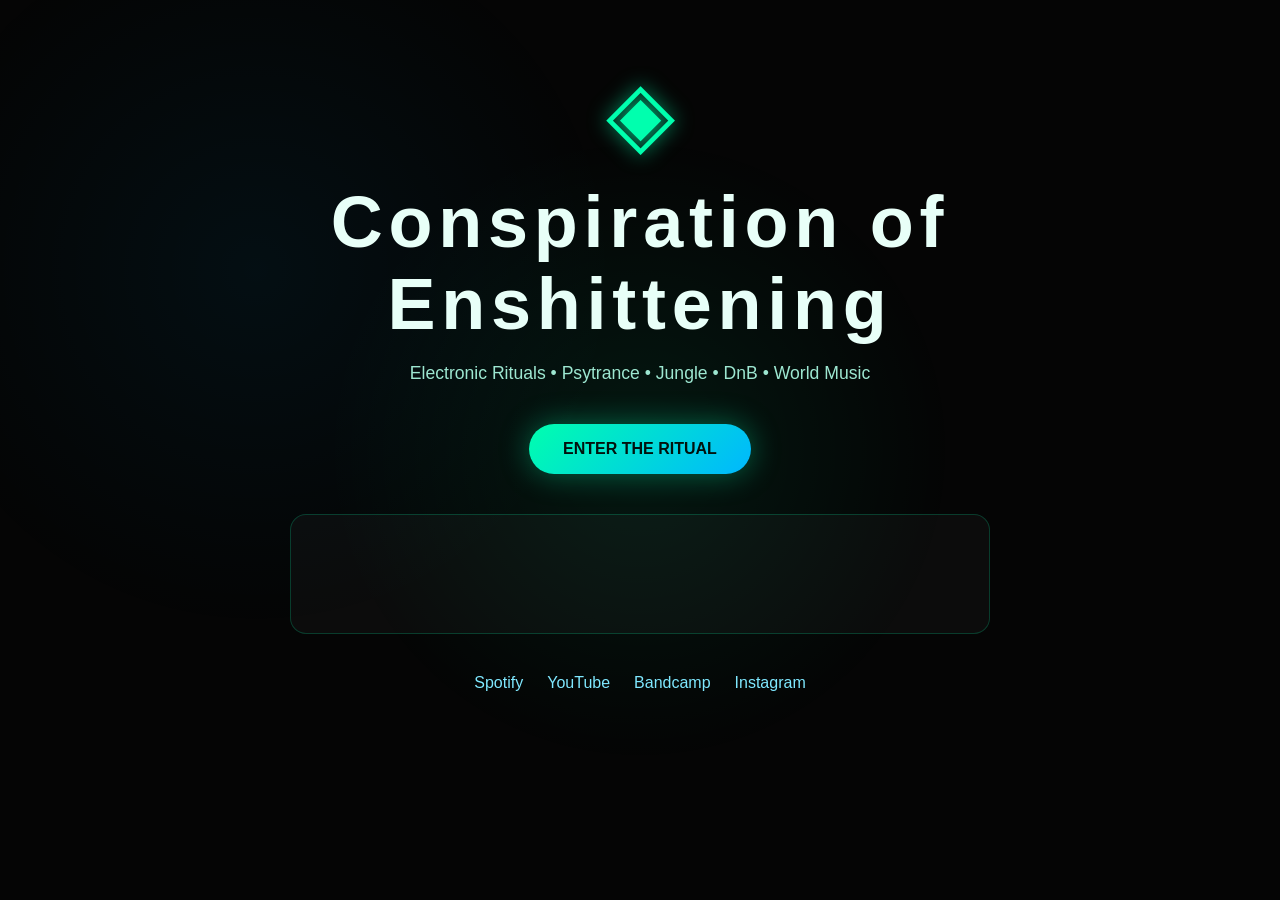
==== index.html @ 48a3fcd1 "Basic landing page" ====
<!DOCTYPE html>
<html lang="cs">
<head>
  <meta charset="UTF-8">
  <meta name="viewport" content="width=device-width, initial-scale=1.0">
  <title>Conspiration of Enshittening</title>
  <link rel="stylesheet" href="style.css">
</head>
<body>
  <div class="bg"></div>

  <main class="container">
    <div class="symbol">◈</div>
    <h1>Conspiration of Enshittening</h1>
    <p class="subtitle">
      Electronic Rituals • Psytrance • Jungle • DnB • World Music
    </p>

    <button id="toggleBtn">ENTER THE RITUAL</button>

    <canvas id="viz" width="700" height="120"></canvas>

    <div class="links">
      <a href="#">Spotify</a>
      <a href="#">YouTube</a>
      <a href="#">Bandcamp</a>
      <a href="#">Instagram</a>
    </div>
  </main>

  <script src="script.js"></script>
</body>
</html>
---- style.css ----
* {
  box-sizing: border-box;
}

body {
  margin: 0;
  min-height: 100vh;
  overflow: hidden;
  background: #050505;
  color: #e8fff8;
  font-family: Arial, Helvetica, sans-serif;
}

.bg {
  position: fixed;
  inset: 0;
  background:
    radial-gradient(circle at center,
      rgba(0,255,170,.08),
      transparent 40%),
    radial-gradient(circle at 20% 30%,
      rgba(0,180,255,.06),
      transparent 30%);
  animation: pulse 6s ease-in-out infinite;
}

@keyframes pulse {
  0%,100% { transform: scale(1); opacity: .8; }
  50% { transform: scale(1.03); opacity: 1; }
}

.container {
  position: relative;
  z-index: 1;
  max-width: 900px;
  margin: 0 auto;
  padding: 60px 24px;
  text-align: center;
}

.symbol {
  font-size: 90px;
  color: #00ffae;
  text-shadow: 0 0 20px rgba(0,255,174,.7);
  animation: rotate 18s linear infinite;
}

@keyframes rotate {
  from { transform: rotate(0deg); }
  to { transform: rotate(360deg); }
}

h1 {
  margin: 16px 0 8px;
  font-size: clamp(2.2rem, 6vw, 4.5rem);
  letter-spacing: .08em;
}

.subtitle {
  color: #9de7d1;
  margin-bottom: 40px;
  font-size: 1.1rem;
}

button {
  border: none;
  padding: 16px 34px;
  border-radius: 999px;
  background: linear-gradient(135deg, #00ffae, #00b7ff);
  color: #02120d;
  font-weight: bold;
  font-size: 1rem;
  cursor: pointer;
  box-shadow: 0 0 30px rgba(0,255,174,.35);
  transition: transform .2s ease;
}

button:hover {
  transform: translateY(-2px);
}

#viz {
  display: block;
  width: min(700px, 100%);
  height: 120px;
  margin: 40px auto;
  border: 1px solid rgba(0,255,174,.2);
  border-radius: 16px;
  background: rgba(255,255,255,.03);
}

.links {
  display: flex;
  justify-content: center;
  gap: 24px;
  flex-wrap: wrap;
  margin-top: 24px;
}

.links a {
  color: #7fe8ff;
  text-decoration: none;
  transition: color .2s ease;
}

.links a:hover {
  color: #00ffae;
}
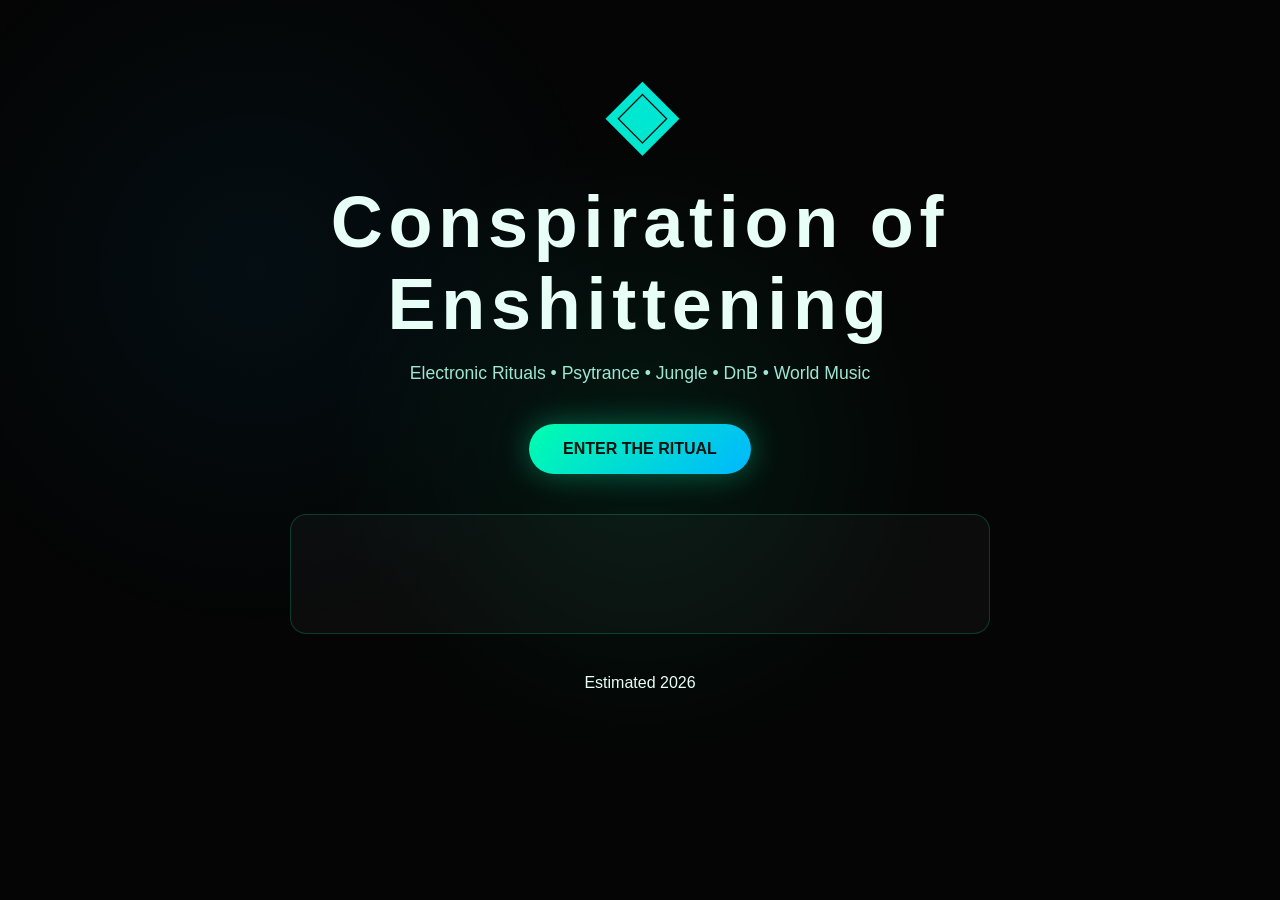
==== commit 5e774d6c: "Neon efekt" ====
--- a/index.html
+++ b/index.html
@@ -5,6 +5,8 @@
   <meta name="viewport" content="width=device-width, initial-scale=1.0">
   <title>Conspiration of Enshittening</title>
   <link rel="stylesheet" href="style.css">
+  <link rel="icon" type="image/png"
+      href="data:image/svg+xml,<svg xmlns='http://www.w3.org/2000/svg' viewBox='0 0 64 64'><text y='50%' x='50%' font-size='48' text-anchor='middle' dominant-baseline='middle'>💩</text></svg>">
 </head>
 <body>
   <div class="bg"></div>
@@ -21,10 +23,7 @@
     <canvas id="viz" width="700" height="120"></canvas>
 
     <div class="links">
-      <a href="#">Spotify</a>
-      <a href="#">YouTube</a>
-      <a href="#">Bandcamp</a>
-      <a href="#">Instagram</a>
+      Estimated 2026
     </div>
   </main>
 
--- a/style.css
+++ b/style.css
@@ -39,10 +39,44 @@
 }
 
 .symbol {
-  font-size: 90px;
-  color: #00ffae;
-  text-shadow: 0 0 20px rgba(0,255,174,.7);
-  animation: rotate 18s linear infinite;
+    font-size: 90px;
+    font-weight: bold;
+
+    background: linear-gradient(
+        45deg,
+        #00ff88,
+        #00d8ff,
+        #b000ff,
+        #00ff88
+    );
+
+    background-size: 400% 400%;
+
+    -webkit-background-clip: text;
+    -webkit-text-fill-color: transparent;
+
+    animation: rotate 18s linear infinite;
+}
+
+.symbol.playing {
+    animation:
+        rotate 18s linear infinite,
+        gradientShift 6s ease-in-out infinite;
+}
+
+@keyframes gradientShift {
+
+    0% {
+        background-position: 0% 50%;
+    }
+
+    50% {
+        background-position: 100% 50%;
+    }
+
+    100% {
+        background-position: 0% 50%;
+    }
 }
 
 @keyframes rotate {
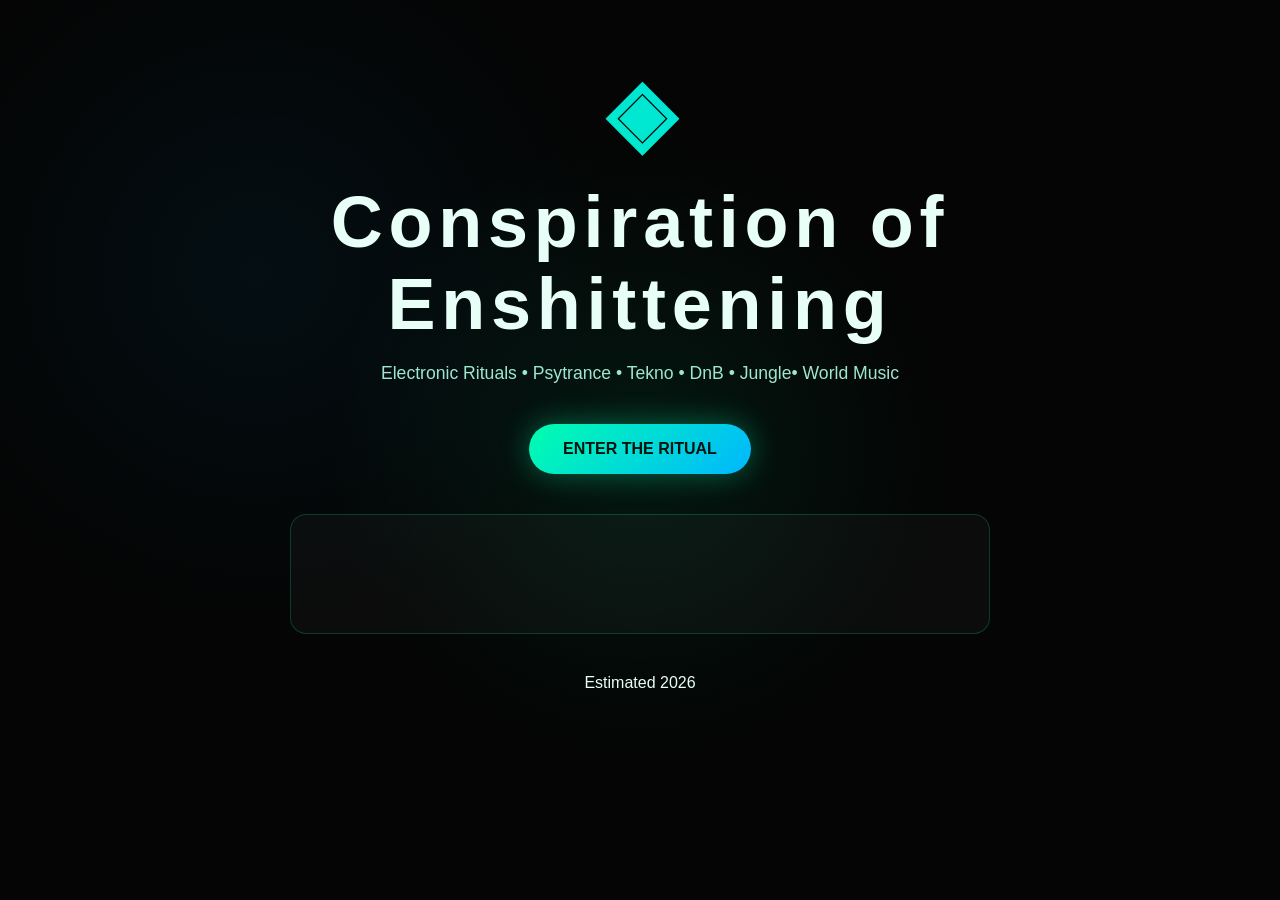
==== commit fd834589: "Beat updated" ====
--- a/index.html
+++ b/index.html
@@ -15,7 +15,7 @@
     <div class="symbol">◈</div>
     <h1>Conspiration of Enshittening</h1>
     <p class="subtitle">
-      Electronic Rituals • Psytrance • Jungle • DnB • World Music
+      Electronic Rituals • Psytrance • Tekno • DnB  • Jungle• World Music
     </p>
 
     <button id="toggleBtn">ENTER THE RITUAL</button>
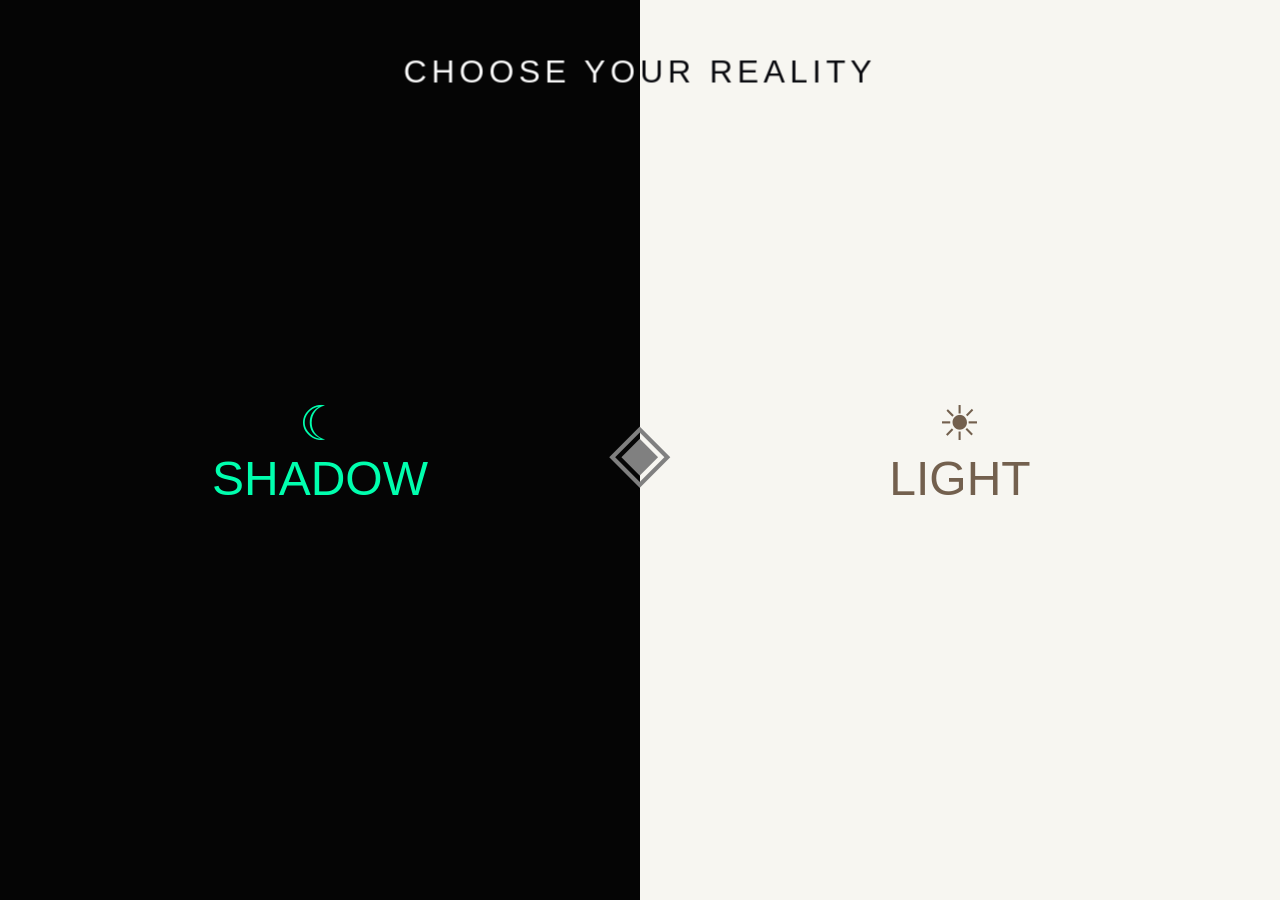
==== commit d0e43eca: "Dark and light version of JerryLabs Music" ====
--- a/index.html
+++ b/index.html
@@ -1,32 +1,21 @@
-<!DOCTYPE html>
-<html lang="cs">
-<head>
-  <meta charset="UTF-8">
-  <meta name="viewport" content="width=device-width, initial-scale=1.0">
-  <title>Conspiration of Enshittening</title>
-  <link rel="stylesheet" href="style.css">
-  <link rel="icon" type="image/png"
-      href="data:image/svg+xml,<svg xmlns='http://www.w3.org/2000/svg' viewBox='0 0 64 64'><text y='50%' x='50%' font-size='48' text-anchor='middle' dominant-baseline='middle'>💩</text></svg>">
-</head>
-<body>
-  <div class="bg"></div>
-
-  <main class="container">
-    <div class="symbol">◈</div>
-    <h1>Conspiration of Enshittening</h1>
-    <p class="subtitle">
-      Electronic Rituals • Psytrance • Tekno • DnB  • Jungle• World Music
-    </p>
-
-    <button id="toggleBtn">ENTER THE RITUAL</button>
-
-    <canvas id="viz" width="700" height="120"></canvas>
-
-    <div class="links">
-      Estimated 2026
-    </div>
-  </main>
-
-  <script src="script.js"></script>
-</body>
-</html>
+<!doctype html><html><head><meta charset="utf-8">
+<title>Choose your path</title>
+<style>
+body{margin:0;font-family:Arial;background:#000;color:#fff;display:flex;height:100vh}
+a{flex:1;display:flex;align-items:center;justify-content:center;text-decoration:none;
+font-size:3em;transition:.5s}
+#l{background:#050505;color:#00ffae}
+#r{background:#f7f6f1;color:#73604e}
+#l, #r {text-align:center;}
+@media  (max-width: 600px) {
+  a  {font-size: 2em;}
+}
+a:hover{flex:1.2;filter:brightness(1.1)}
+.center{position:fixed;left:50%;top:50%;transform:translate(-50%,-50%);font-size:80px;pointer-events:none;z-index: 1; color: gray;}
+.title{position:fixed;left:50%;top:8%;transform:translate(-50%,-50%);font-size:2em;letter-spacing:.15em;text-transform:uppercase;pointer-events:none;mix-blend-mode:difference;color:#fff;text-align:center;z-index: 1;}
+</style></head><body>
+<div class="title">Choose your reality</div>
+<div class="center">◈</div>
+<a id="l" href="shadow/index.html">☾<br>SHADOW</a>
+<a id="r" href="light/index.html">☀<br>LIGHT</a>
+</body></html>
